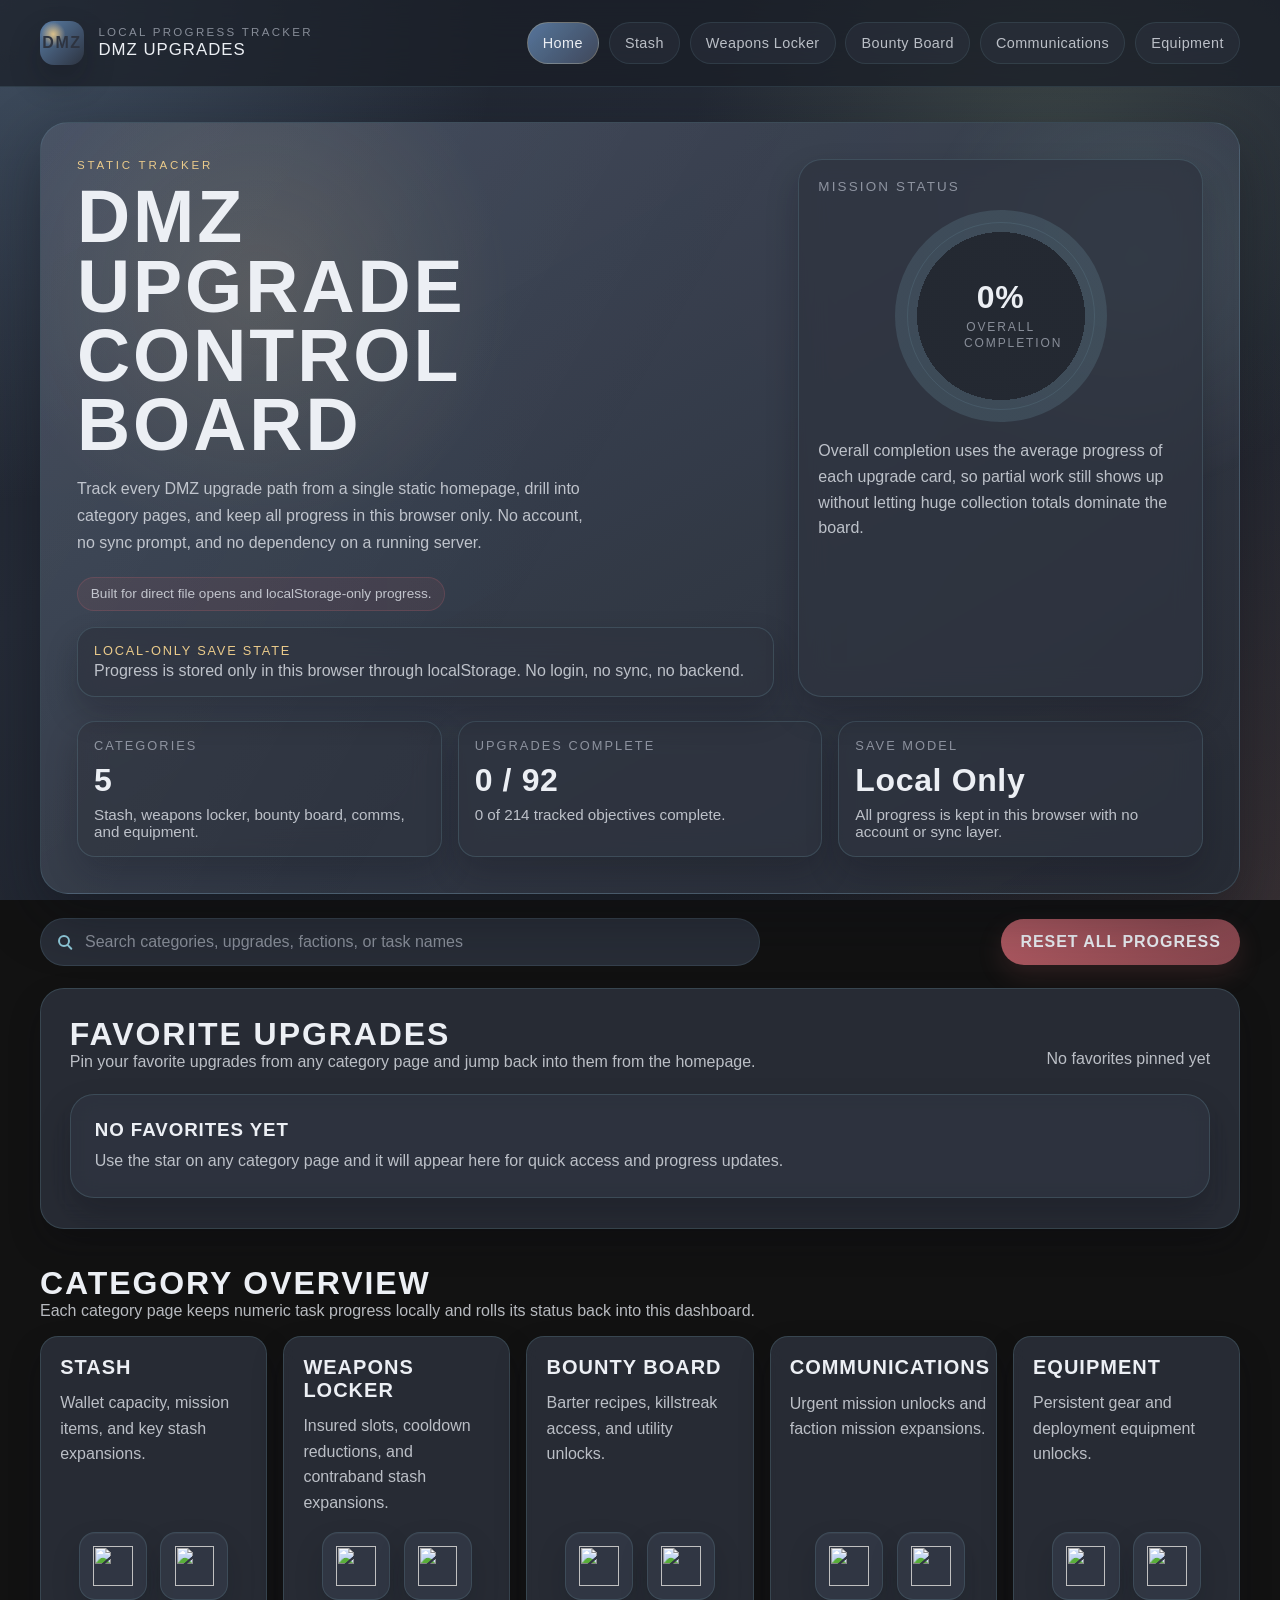
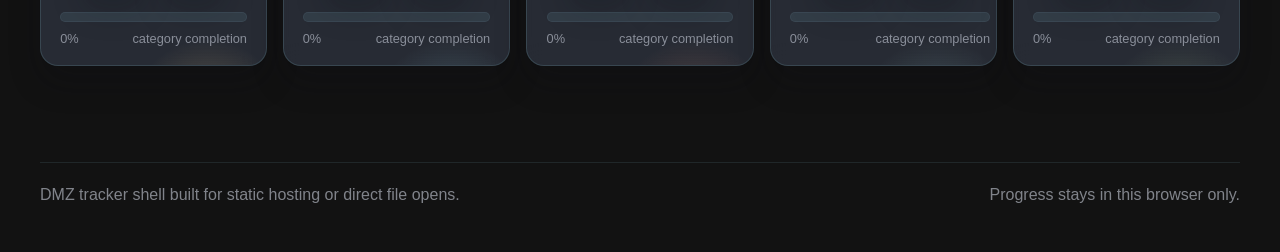
==== index.html @ 0e1628d3 "Add category pages for Bounty Board, Communications, Equipment, Stash, and Weapons Locker - Created " ====
<!doctype html>
<html lang="en">
  <head>
    <meta charset="utf-8">
    <meta name="viewport" content="width=device-width, initial-scale=1">
    <title>DMZ Upgrades Tracker</title>
    <meta name="description" content="Static DMZ upgrades tracker with local-only progress saved in localStorage.">
    <link rel="stylesheet" href="./assets/styles.css">
    <script src="./assets/data/dmz-upgrades.js" defer></script>
    <script src="./assets/js/storage.js" defer></script>
    <script src="./assets/js/shared.js" defer></script>
    <script src="./assets/js/home.js" defer></script>
  </head>
  <body data-page="home">
    <div class="site-shell">
      <header class="site-header">
        <div class="shell-inner site-header__bar">
          <a class="brand" href="./index.html">
            <div class="brand__mark">DMZ</div>
            <div>
              <p class="brand__eyebrow">Local progress tracker</p>
              <p class="brand__title">DMZ Upgrades</p>
            </div>
          </a>
          <nav class="site-nav" aria-label="Primary">
            <a class="site-nav__link is-active" href="./index.html">Home</a>
            <a class="site-nav__link" href="./stash.html">Stash</a>
            <a class="site-nav__link" href="./weapons-locker.html">Weapons Locker</a>
            <a class="site-nav__link" href="./bounty-board.html">Bounty Board</a>
            <a class="site-nav__link" href="./communications.html">Communications</a>
            <a class="site-nav__link" href="./equipment.html">Equipment</a>
          </nav>
        </div>
      </header>

      <main class="page">
        <div class="shell-inner">
          <section class="hero">
            <div class="hero__grid">
              <div>
                <p class="eyebrow">Static tracker</p>
                <h1 class="hero__title">DMZ Upgrade Control Board</h1>
                <p class="hero__copy">Track every DMZ upgrade path from a single static homepage, drill into category pages, and keep all progress in this browser only. No account, no sync prompt, and no dependency on a running server.</p>
                <div class="hero__note">Built for direct file opens and localStorage-only progress.</div>
                <div id="storageNotice"></div>
              </div>
              <aside class="hero__panel">
                <p class="hero__panel-title">Mission status</p>
                <div id="overallMeter" class="meter"></div>
                <p class="hero__panel-copy">Overall completion uses the average progress of each upgrade card, so partial work still shows up without letting huge collection totals dominate the board.</p>
              </aside>
            </div>
            <div id="metricGrid" class="metric-grid"></div>
          </section>

          <div class="toolbar">
            <div class="toolbar__group">
              <label class="search-field" for="homeSearch">
                <span class="search-field__icon" aria-hidden="true"></span>
                <span class="visually-hidden">Search upgrades</span>
                <input id="homeSearch" type="search" placeholder="Search categories, upgrades, factions, or task names">
              </label>
            </div>
            <div class="toolbar__group">
              <button id="resetProgress" class="button button--danger" type="button">Reset all progress</button>
            </div>
          </div>

          <section class="panel favorites-panel">
            <div class="panel__header">
              <div>
                <h2 class="section-heading__title">Favorite upgrades</h2>
                <p class="section-heading__copy">Pin your favorite upgrades from any category page and jump back into them from the homepage.</p>
              </div>
              <p id="favoritesMeta" class="panel__copy"></p>
            </div>
            <div id="favoritesGrid" class="match-grid"></div>
          </section>

          <section>
            <div class="section-heading">
              <div>
                <h2 class="section-heading__title">Category overview</h2>
                <p class="section-heading__copy">Each category page keeps numeric task progress locally and rolls its status back into this dashboard.</p>
              </div>
            </div>
            <div id="categoryGrid" class="category-grid"></div>
          </section>

          <section id="searchResultsSection" class="panel" hidden>
            <div class="panel__header">
              <div>
                <h2 class="section-heading__title">Search results</h2>
                <p class="section-heading__copy">Jump directly to the matching upgrade card.</p>
              </div>
              <p id="searchResultsMeta" class="panel__copy"></p>
            </div>
            <div id="searchResults" class="match-grid"></div>
          </section>

          <noscript class="no-script">This tracker needs JavaScript to render the data and save your local progress.</noscript>
        </div>
      </main>

      <footer class="footer">
        <div class="shell-inner footer__inner">
          <div>DMZ tracker shell built for static hosting or direct file opens.</div>
          <div>Progress stays in this browser only.</div>
        </div>
      </footer>
    </div>
  </body>
</html>
---- assets/styles.css ----
:root {
  --nord0: #2e3440;
  --nord1: #3b4252;
  --nord2: #434c5e;
  --nord3: #4c566a;
  --nord4: #d8dee9;
  --nord5: #e5e9f0;
  --nord6: #eceff4;
  --nord7: #8fbcbb;
  --nord8: #88c0d0;
  --nord9: #81a1c1;
  --nord10: #5e81ac;
  --nord11: #bf616a;
  --nord12: #d08770;
  --nord13: #ebcb8b;
  --nord14: #a3be8c;
  --nord15: #b48ead;
  --panel: rgba(46, 52, 64, 0.76);
  --panel-strong: rgba(41, 46, 56, 0.9);
  --panel-outline: rgba(136, 192, 208, 0.18);
  --text-main: var(--nord6);
  --text-soft: rgba(229, 233, 240, 0.78);
  --text-muted: rgba(216, 222, 233, 0.56);
  --success: var(--nord14);
  --warning: var(--nord13);
  --danger: var(--nord11);
  --shadow-lg: 0 20px 60px rgba(11, 14, 21, 0.42);
  --shadow-md: 0 16px 32px rgba(11, 14, 21, 0.24);
  --radius-lg: 24px;
  --radius-md: 18px;
  --radius-sm: 12px;
  --header-height: 86px;
}

* {
  box-sizing: border-box;
}

html {
  color-scheme: dark;
  scroll-behavior: smooth;
}

body {
  margin: 0;
  min-height: 100vh;
  color: var(--text-main);
  font-family: Bahnschrift, "Segoe UI Variable", "Segoe UI", sans-serif;
  background:
    radial-gradient(circle at top left, rgba(129, 161, 193, 0.34), transparent 32%),
    radial-gradient(circle at 82% 18%, rgba(163, 190, 140, 0.18), transparent 28%),
    radial-gradient(circle at bottom right, rgba(208, 135, 112, 0.14), transparent 36%),
    linear-gradient(155deg, #1f2530 0%, #252b37 42%, #1c2028 100%);
  background-attachment: fixed;
}

body::before {
  content: "";
  position: fixed;
  inset: 0;
  pointer-events: none;
  background:
    linear-gradient(rgba(255, 255, 255, 0.025) 1px, transparent 1px),
    linear-gradient(90deg, rgba(255, 255, 255, 0.025) 1px, transparent 1px);
  background-size: 30px 30px;
  mask-image: radial-gradient(circle at center, black 42%, transparent 92%);
  opacity: 0.24;
}

a {
  color: inherit;
  text-decoration: none;
}

button,
input {
  font: inherit;
}

button {
  cursor: pointer;
}

img {
  max-width: 100%;
}

.site-shell {
  position: relative;
  z-index: 1;
}

.shell-inner {
  width: min(1200px, calc(100vw - 2rem));
  margin: 0 auto;
}

.site-header {
  position: sticky;
  top: 0;
  z-index: 40;
  backdrop-filter: blur(18px);
  background: rgba(25, 30, 38, 0.72);
  border-bottom: 1px solid rgba(136, 192, 208, 0.14);
}

.site-header__bar {
  min-height: var(--header-height);
  display: flex;
  align-items: center;
  justify-content: space-between;
  gap: 1rem;
}

.brand {
  display: flex;
  align-items: center;
  gap: 0.9rem;
}

.brand__mark {
  width: 44px;
  height: 44px;
  border-radius: 14px;
  background:
    radial-gradient(circle at 30% 30%, rgba(235, 203, 139, 0.9), transparent 28%),
    linear-gradient(135deg, rgba(94, 129, 172, 0.95), rgba(46, 52, 64, 0.96));
  display: grid;
  place-items: center;
  color: var(--nord0);
  font-weight: 700;
  letter-spacing: 0.1em;
  box-shadow: var(--shadow-md);
}

.brand__eyebrow {
  margin: 0;
  font-size: 0.72rem;
  letter-spacing: 0.2em;
  text-transform: uppercase;
  color: var(--text-muted);
}

.brand__title {
  margin: 0.1rem 0 0;
  font-size: 1.05rem;
  letter-spacing: 0.06em;
  text-transform: uppercase;
}

.site-nav {
  display: flex;
  flex-wrap: wrap;
  justify-content: flex-end;
  gap: 0.6rem;
}

.site-nav__link {
  padding: 0.75rem 0.95rem;
  border-radius: 999px;
  border: 1px solid rgba(136, 192, 208, 0.12);
  color: var(--text-soft);
  font-size: 0.9rem;
  letter-spacing: 0.03em;
  background: rgba(59, 66, 82, 0.26);
  transition: transform 0.2s ease, border-color 0.2s ease, background 0.2s ease;
}

.site-nav__link:hover,
.site-nav__link:focus-visible {
  transform: translateY(-1px);
  border-color: rgba(143, 188, 187, 0.42);
  background: rgba(67, 76, 94, 0.72);
  outline: none;
}

.site-nav__link.is-active {
  background: linear-gradient(135deg, rgba(94, 129, 172, 0.88), rgba(67, 76, 94, 0.94));
  color: var(--nord6);
  border-color: rgba(235, 203, 139, 0.26);
}

.page {
  padding: 2.2rem 0 4rem;
}

.hero {
  position: relative;
  overflow: hidden;
  padding: 2.25rem;
  border-radius: calc(var(--radius-lg) + 4px);
  background:
    linear-gradient(150deg, rgba(67, 76, 94, 0.9), rgba(37, 42, 52, 0.92)),
    linear-gradient(90deg, rgba(136, 192, 208, 0.18), rgba(235, 203, 139, 0.08));
  border: 1px solid rgba(136, 192, 208, 0.18);
  box-shadow: var(--shadow-lg);
  animation: rise-in 0.65s ease both;
}

.hero::after {
  content: "";
  position: absolute;
  inset: 0;
  background:
    radial-gradient(circle at 18% 22%, rgba(235, 203, 139, 0.14), transparent 22%),
    radial-gradient(circle at 92% 18%, rgba(143, 188, 187, 0.16), transparent 18%),
    linear-gradient(120deg, rgba(255, 255, 255, 0.04), transparent 48%);
  pointer-events: none;
}

.hero__grid {
  position: relative;
  z-index: 1;
  display: grid;
  grid-template-columns: minmax(0, 1.55fr) minmax(280px, 0.9fr);
  gap: 1.5rem;
}

.eyebrow {
  margin: 0;
  color: var(--nord13);
  text-transform: uppercase;
  letter-spacing: 0.24em;
  font-size: 0.72rem;
}

.hero__title {
  margin: 0.7rem 0 0;
  max-width: 13ch;
  font-size: clamp(2.4rem, 6vw, 4.6rem);
  line-height: 0.94;
  letter-spacing: 0.04em;
  text-transform: uppercase;
}

.hero__copy {
  max-width: 58ch;
  margin: 1rem 0 0;
  color: var(--text-soft);
  font-size: 1rem;
  line-height: 1.7;
}

.hero__note {
  display: inline-flex;
  margin-top: 1.25rem;
  padding: 0.55rem 0.8rem;
  border-radius: 999px;
  background: rgba(191, 97, 106, 0.1);
  border: 1px solid rgba(191, 97, 106, 0.22);
  font-size: 0.85rem;
  color: var(--text-soft);
}

.hero__panel,
.panel,
.metric-card,
.category-card,
.group-card,
.match-card,
.storage-banner,
.empty-state {
  background: var(--panel);
  border: 1px solid var(--panel-outline);
  box-shadow: var(--shadow-md);
  backdrop-filter: blur(14px);
}

.hero__panel {
  padding: 1.2rem;
  border-radius: var(--radius-lg);
  display: grid;
  gap: 1rem;
  align-content: start;
}

.hero__panel-title,
.panel__title,
.group-card__title {
  margin: 0;
  font-size: 0.84rem;
  letter-spacing: 0.16em;
  text-transform: uppercase;
  color: var(--text-muted);
}

.hero__panel-copy,
.panel__copy {
  margin: 0;
  line-height: 1.6;
  color: var(--text-soft);
}

.meter {
  --progress: 0%;
  position: relative;
  width: min(100%, 212px);
  aspect-ratio: 1;
  margin: 0 auto;
  border-radius: 50%;
  display: grid;
  place-items: center;
  background:
    radial-gradient(circle at center, rgba(36, 41, 50, 0.98) 0 56%, transparent 56% 100%),
    conic-gradient(var(--nord13) var(--progress), rgba(136, 192, 208, 0.16) 0);
}

.meter::before {
  content: "";
  position: absolute;
  inset: 12px;
  border-radius: 50%;
  border: 1px solid rgba(136, 192, 208, 0.12);
}

.meter__content {
  position: relative;
  z-index: 1;
  width: min(72%, 150px);
  display: grid;
  justify-items: center;
  gap: 0.35rem;
  text-align: center;
}

.meter__value {
  font-size: 2rem;
  font-weight: 700;
  line-height: 1;
  letter-spacing: 0.02em;
}

.meter__label {
  display: block;
  max-width: 11ch;
  color: var(--text-muted);
  font-size: 0.75rem;
  line-height: 1.35;
  letter-spacing: 0.16em;
  text-transform: uppercase;
}

.metric-grid {
  display: grid;
  grid-template-columns: repeat(3, minmax(0, 1fr));
  gap: 1rem;
  margin-top: 1.5rem;
}

.metric-card {
  padding: 1rem;
  border-radius: var(--radius-md);
  animation: rise-in 0.6s ease both;
}

.metric-card:nth-child(2) {
  animation-delay: 0.06s;
}

.metric-card:nth-child(3) {
  animation-delay: 0.12s;
}

.metric-card__label {
  display: block;
  margin-bottom: 0.6rem;
  color: var(--text-muted);
  font-size: 0.8rem;
  text-transform: uppercase;
  letter-spacing: 0.16em;
}

.metric-card__value {
  font-size: clamp(1.5rem, 3vw, 2rem);
  font-weight: 700;
  letter-spacing: 0.02em;
}

.metric-card__detail {
  margin-top: 0.4rem;
  color: var(--text-soft);
  font-size: 0.95rem;
}

.toolbar {
  display: flex;
  flex-wrap: wrap;
  align-items: center;
  justify-content: space-between;
  gap: 1rem;
  margin-top: 1.5rem;
}

body[data-page="home"] .toolbar {
  margin-bottom: 1.35rem;
}

.toolbar__group {
  display: flex;
  flex-wrap: wrap;
  gap: 0.8rem;
  align-items: center;
}

body[data-page="category"] .toolbar {
  gap: 1.25rem 1.5rem;
  margin-top: 2rem;
  margin-bottom: 1rem;
  padding-inline: 0.15rem;
}

body[data-page="category"] .toolbar__group {
  gap: 1rem;
}

body[data-page="home"] .toolbar__group:first-child,
body[data-page="category"] .toolbar__group:first-child {
  flex: 1 1 auto;
  min-width: 420px;
}

body[data-page="home"] .search-field,
body[data-page="category"] .search-field {
  flex: 1 1 auto;
  width: 100%;
  max-width: 720px;
  min-width: 0;
}

.search-field {
  display: flex;
  align-items: center;
  min-width: min(100%, 360px);
  gap: 0.75rem;
  padding: 0.9rem 1rem;
  border-radius: 999px;
  background: rgba(46, 52, 64, 0.82);
  border: 1px solid rgba(136, 192, 208, 0.14);
}

.search-field__icon {
  position: relative;
  flex: 0 0 1rem;
  width: 1rem;
  height: 1rem;
}

.search-field__icon::before,
.search-field__icon::after {
  content: "";
  position: absolute;
}

.search-field__icon::before {
  inset: 0.05rem 0.18rem 0.18rem 0.05rem;
  border: 2px solid var(--nord8);
  border-radius: 50%;
}

.search-field__icon::after {
  width: 0.45rem;
  height: 2px;
  right: 0;
  bottom: 0.1rem;
  border-radius: 999px;
  background: var(--nord8);
  transform: rotate(45deg);
  transform-origin: center;
}

.search-field input {
  width: 100%;
  border: 0;
  padding: 0;
  color: var(--text-main);
  background: transparent;
  outline: none;
}

.search-field input::placeholder {
  color: var(--text-muted);
}

.button {
  border: 0;
  border-radius: 999px;
  padding: 0.9rem 1.2rem;
  font-weight: 700;
  letter-spacing: 0.06em;
  text-transform: uppercase;
  transition: transform 0.18s ease, box-shadow 0.18s ease, background 0.18s ease;
}

.button:hover,
.button:focus-visible {
  transform: translateY(-1px);
  outline: none;
}

.button--primary {
  color: var(--nord0);
  background: linear-gradient(135deg, var(--nord13), #f0d899);
  box-shadow: 0 10px 26px rgba(235, 203, 139, 0.24);
}

.button--ghost {
  color: var(--text-main);
  background: rgba(67, 76, 94, 0.9);
  border: 1px solid rgba(136, 192, 208, 0.16);
}

.button--danger {
  color: var(--text-main);
  background: linear-gradient(135deg, rgba(191, 97, 106, 0.92), rgba(140, 73, 81, 0.94));
  box-shadow: 0 10px 26px rgba(191, 97, 106, 0.16);
}

.button--small {
  padding: 0.55rem 0.85rem;
  font-size: 0.76rem;
}

.storage-banner {
  margin-top: 1rem;
  padding: 0.95rem 1rem;
  border-radius: var(--radius-md);
  color: var(--text-soft);
}

.storage-banner.is-warning {
  border-color: rgba(191, 97, 106, 0.34);
  background: rgba(95, 52, 58, 0.65);
}

.storage-banner__title {
  display: block;
  margin-bottom: 0.25rem;
  font-size: 0.8rem;
  letter-spacing: 0.14em;
  text-transform: uppercase;
  color: var(--nord13);
}

.section-heading {
  display: flex;
  flex-wrap: wrap;
  align-items: end;
  justify-content: space-between;
  gap: 1rem;
  margin: 2.25rem 0 1rem;
}

.section-heading__title {
  margin: 0;
  font-size: clamp(1.4rem, 2.8vw, 2rem);
  text-transform: uppercase;
  letter-spacing: 0.06em;
}

.section-heading__copy {
  margin: 0;
  color: var(--text-soft);
}

.category-grid {
  display: grid;
  grid-template-columns: repeat(auto-fit, minmax(220px, 1fr));
  gap: 1rem;
}

.category-card,
.match-card,
.group-card,
.empty-state {
  position: relative;
  overflow: hidden;
  border-radius: var(--radius-lg);
}

.category-card {
  display: grid;
  grid-template-rows: minmax(9rem, 1fr) auto;
  gap: 1rem;
  padding: 1.2rem;
  min-height: 250px;
  align-content: start;
  border-radius: 18px;
  animation: rise-in 0.6s ease both;
}

.category-card:nth-child(2) {
  animation-delay: 0.05s;
}

.category-card:nth-child(3) {
  animation-delay: 0.1s;
}

.category-card:nth-child(4) {
  animation-delay: 0.15s;
}

.category-card:nth-child(5) {
  animation-delay: 0.2s;
}

.category-card::after {
  content: "";
  position: absolute;
  inset: auto -10% -40% 38%;
  height: 160px;
  background: radial-gradient(circle, color-mix(in srgb, var(--card-accent) 32%, transparent), transparent 68%);
  opacity: 0.9;
  pointer-events: none;
}

.category-card.is-muted {
  opacity: 0.5;
}

.category-card__badge {
  width: 58px;
  height: 58px;
  border-radius: 18px;
  display: grid;
  place-items: center;
  font-size: 1rem;
  font-weight: 700;
  letter-spacing: 0.1em;
  color: var(--nord0);
  background: linear-gradient(140deg, var(--card-accent), rgba(236, 239, 244, 0.92));
  box-shadow: 0 16px 36px rgba(0, 0, 0, 0.2);
}

.category-card__icons {
  display: flex;
  flex-wrap: wrap;
  justify-content: center;
  gap: 0.85rem;
  align-items: center;
  min-height: 4.25rem;
  width: 100%;
}

.category-card__icon {
  width: 4.25rem;
  height: 4.25rem;
  padding: 0.82rem;
  border-radius: 16px;
  background: rgba(59, 66, 82, 0.5);
  border: 1px solid rgba(136, 192, 208, 0.16);
  box-shadow: inset 0 1px 0 rgba(236, 239, 244, 0.04), 0 14px 28px rgba(11, 14, 21, 0.18);
}

.category-card__eyebrow,
.chip {
  display: inline-flex;
  align-items: center;
  gap: 0.45rem;
  width: fit-content;
  padding: 0.38rem 0.62rem;
  border-radius: 999px;
  font-size: 0.76rem;
  letter-spacing: 0.12em;
  text-transform: uppercase;
}

.category-card__eyebrow {
  color: var(--card-accent);
  background: rgba(59, 66, 82, 0.78);
}

.category-card__title,
.match-card__title,
.upgrade-card__title {
  margin: 0;
  line-height: 1.15;
  text-transform: uppercase;
  letter-spacing: 0.05em;
}

.category-card__title {
  font-size: 1.25rem;
}

.category-card__summary,
.match-card__copy,
.upgrade-card__meta,
.group-card__copy,
.task-row__subtitle,
.empty-state__copy {
  margin: 0;
  color: var(--text-soft);
  line-height: 1.6;
}

.category-card__summary {
  max-width: 23ch;
}

.category-card__copy {
  display: grid;
  gap: 0.7rem;
  align-content: start;
}

.category-card__footer {
  display: grid;
  grid-template-rows: auto auto;
  gap: 0.8rem;
  align-content: end;
  align-self: end;
}

.progress-track {
  position: relative;
  overflow: hidden;
  height: 10px;
  border-radius: 999px;
  background: rgba(136, 192, 208, 0.12);
  border: 1px solid rgba(136, 192, 208, 0.08);
}

.progress-track--small {
  height: 8px;
}

.progress-track__fill {
  height: 100%;
  width: 0;
  border-radius: inherit;
  background: linear-gradient(90deg, var(--nord7), var(--nord13));
}

.progress-track__text {
  display: flex;
  justify-content: space-between;
  gap: 0.75rem;
  margin-top: 0.55rem;
  font-size: 0.8rem;
  color: var(--text-muted);
}

.panel {
  padding: 1.2rem;
  border-radius: var(--radius-lg);
}

.panel__header {
  display: flex;
  flex-wrap: wrap;
  align-items: flex-end;
  justify-content: space-between;
  gap: 0.8rem;
  margin-bottom: 1rem;
}

.match-grid,
.group-stack {
  display: grid;
  gap: 1rem;
}

.favorites-panel {
  padding: 1.7rem 1.8rem 1.85rem;
}

.favorites-panel .panel__header {
  margin-bottom: 1.45rem;
}

.favorites-panel .match-grid {
  grid-template-columns: 1fr;
  gap: 1.4rem;
}

body[data-page="category"] .group-stack {
  gap: 1.2rem;
  margin-top: 0.35rem;
}

.match-grid {
  grid-template-columns: repeat(auto-fit, minmax(260px, 1fr));
}

.match-card,
.group-card {
  padding: 1rem;
}

.favorite-card {
  display: block;
  padding: 1.55rem 1.65rem;
}

.favorite-card__summary {
  display: flex;
  gap: 1rem;
  align-items: flex-start;
  justify-content: space-between;
  cursor: pointer;
  list-style: none;
}

.favorite-card__summary::marker,
.favorite-card__summary::-webkit-details-marker {
  display: none;
  content: "";
}

.favorite-card__summary-main {
  min-width: 0;
  flex: 1 1 auto;
  display: grid;
  gap: 0.6rem;
}

.favorite-card__summary-copy {
  margin: 0;
  color: var(--text-soft);
  line-height: 1.6;
}

.favorite-card__summary-progress {
  display: grid;
  gap: 0.35rem;
}

.favorite-card__summary-progress .progress-track__text {
  font-size: 0.74rem;
  letter-spacing: 0.08em;
  text-transform: uppercase;
}

.favorite-card__intro {
  display: grid;
  gap: 0.7rem;
}

.favorite-card__header {
  display: flex;
  flex-wrap: wrap;
  align-items: start;
  justify-content: space-between;
  gap: 1.2rem;
}

.favorite-card__details {
  display: grid;
  gap: 1rem;
  margin-top: 1rem;
  padding-top: 1rem;
  border-top: 1px solid rgba(136, 192, 208, 0.1);
}

.favorite-toggle {
  border: 0;
  width: 2.8rem;
  height: 2.8rem;
  border-radius: 999px;
  padding: 0;
  display: grid;
  place-items: center;
  color: var(--text-soft);
  background: transparent;
  box-shadow: none;
  transition: transform 140ms ease, background-color 140ms ease, box-shadow 140ms ease;
}

.favorite-toggle__icon {
  display: block;
  font-size: 1.8rem;
  line-height: 1;
  color: rgba(216, 222, 233, 0.74);
  transition: color 140ms ease, text-shadow 140ms ease;
}

.favorite-toggle.is-active {
  background: transparent;
}

.favorite-toggle.is-active .favorite-toggle__icon {
  color: var(--nord13);
  text-shadow: 0 0 18px rgba(235, 203, 139, 0.16);
}

.favorite-toggle:hover .favorite-toggle__icon,
.favorite-toggle:focus-visible .favorite-toggle__icon {
  color: rgba(236, 239, 244, 0.96);
}

.favorite-toggle.is-active:hover .favorite-toggle__icon,
.favorite-toggle.is-active:focus-visible .favorite-toggle__icon {
  color: #f2d48a;
}

.favorite-toggle:hover,
.favorite-toggle:focus-visible {
  transform: translateY(-1px) scale(1.04);
  background: rgba(46, 52, 64, 0.22);
  box-shadow: 0 0 0 1px rgba(136, 192, 208, 0.14);
  outline: none;
}

.favorite-card__tasks {
  margin-top: 0;
  gap: 1.1rem;
}

.match-card__meta,
.upgrade-card__chips,
.summary-strip,
.task-row__header,
.task-controls {
  display: flex;
  flex-wrap: wrap;
  gap: 0.65rem;
  align-items: center;
}

.item-icon {
  display: inline-flex;
  flex: 0 0 auto;
  align-items: center;
  justify-content: center;
}

.item-icon img {
  display: block;
  width: 100%;
  height: 100%;
  object-fit: contain;
}

.chip {
  background: rgba(67, 76, 94, 0.82);
  color: var(--text-soft);
  border: 1px solid rgba(136, 192, 208, 0.12);
}

.chip--success {
  color: var(--success);
  border-color: rgba(163, 190, 140, 0.24);
}

.chip--accent {
  color: var(--nord13);
}

.chip--warning {
  color: var(--nord12);
}

.group-card {
  display: grid;
  gap: 1rem;
}

body[data-page="category"] .group-card {
  padding: 1.2rem;
}

.group-card__header {
  display: flex;
  flex-wrap: wrap;
  align-items: end;
  justify-content: space-between;
  gap: 1rem;
}

.upgrade-grid {
  display: grid;
  gap: 1rem;
}

.upgrade-card {
  position: relative;
  padding: 1rem 1.05rem;
  border-radius: var(--radius-md);
  background: rgba(31, 37, 48, 0.84);
  border: 1px solid rgba(136, 192, 208, 0.12);
}

.upgrade-card[open] {
  padding-bottom: 1.05rem;
}

.upgrade-card.is-complete {
  border-color: rgba(163, 190, 140, 0.38);
  box-shadow: 0 14px 30px rgba(163, 190, 140, 0.08);
}

.upgrade-card.is-highlighted {
  animation: pulse-ring 1.6s ease;
}

.upgrade-card__summary {
  display: flex;
  gap: 1rem;
  align-items: flex-start;
  justify-content: space-between;
  cursor: pointer;
  list-style: none;
}

.upgrade-card__summary::-webkit-details-marker {
  display: none;
}

.upgrade-card__summary-main {
  min-width: 0;
  flex: 1 1 auto;
  display: grid;
  gap: 0.6rem;
}

.upgrade-card__title-row {
  display: flex;
  flex-wrap: wrap;
  align-items: center;
  gap: 0.65rem;
}

.upgrade-card__summary-icon {
  width: 1.45rem;
  height: 1.45rem;
}

.upgrade-card__title {
  margin: 0;
  font-size: clamp(1rem, 1.8vw, 1.16rem);
  text-transform: uppercase;
  letter-spacing: 0.045em;
}

.upgrade-card__summary-progress {
  display: grid;
  gap: 0.35rem;
}

.upgrade-card__summary-progress .progress-track__text {
  font-size: 0.74rem;
  letter-spacing: 0.08em;
  text-transform: uppercase;
}

.upgrade-card__details {
  display: grid;
  gap: 1rem;
  margin-top: 1rem;
  padding-top: 1rem;
  border-top: 1px solid rgba(136, 192, 208, 0.1);
}

.upgrade-card__chips {
  gap: 0.5rem;
}

.upgrade-card__reward {
  display: grid;
  grid-template-columns: auto minmax(0, 1fr);
  gap: 0.85rem;
  align-items: start;
  padding: 0.95rem 1rem;
  border-radius: var(--radius-sm);
  background: rgba(59, 66, 82, 0.24);
  border: 1px solid rgba(136, 192, 208, 0.1);
}

.upgrade-card__reward-icon {
  width: 1.9rem;
  height: 1.9rem;
}

.upgrade-card__reward-copy {
  min-width: 0;
}

.upgrade-card__reward-label {
  margin: 0;
  font-size: 0.76rem;
  letter-spacing: 0.16em;
  text-transform: uppercase;
  color: var(--nord13);
}

.upgrade-card__reward-value {
  margin: 0.28rem 0 0;
  color: var(--text-soft);
  line-height: 1.5;
}

.upgrade-card__collapse {
  width: 2.5rem;
  height: 2.5rem;
  flex: 0 0 auto;
  border-radius: 999px;
  display: grid;
  place-items: center;
  background: transparent;
  color: var(--text-soft);
}

.upgrade-card__collapse:hover,
.upgrade-card__collapse:focus-visible {
  background: rgba(46, 52, 64, 0.3);
  outline: none;
}

.upgrade-card__collapse-icon {
  width: 0.6rem;
  height: 0.6rem;
  border-right: 2px solid currentColor;
  border-bottom: 2px solid currentColor;
  transform: translateY(0.02rem) rotate(-45deg);
  transition: transform 160ms ease;
}

.upgrade-card[open] .upgrade-card__collapse-icon {
  transform: translateY(-0.08rem) rotate(45deg);
}

.favorite-card[open] .upgrade-card__collapse-icon {
  transform: translateY(-0.08rem) rotate(45deg);
}

.task-list {
  list-style: none;
  margin: 1rem 0 0;
  padding: 0;
  display: grid;
  gap: 0.85rem;
}

.task-row {
  display: grid;
  gap: 0.95rem;
  padding: 1.05rem 1.1rem;
  border-radius: var(--radius-sm);
  background: rgba(59, 66, 82, 0.34);
  border: 1px solid rgba(136, 192, 208, 0.1);
}

.task-row.is-complete {
  border-color: rgba(163, 190, 140, 0.32);
  background: rgba(50, 64, 50, 0.26);
}

.task-row__main {
  display: grid;
  grid-template-columns: auto minmax(0, 1fr);
  gap: 0.8rem;
  align-items: start;
}

.task-row__icon {
  width: 1.55rem;
  height: 1.55rem;
}

.task-row__content {
  min-width: 0;
  display: grid;
  gap: 0.45rem;
}

.task-row__header {
  justify-content: space-between;
}

.task-row__title {
  font-weight: 700;
  letter-spacing: 0.02em;
}

.task-row__count {
  color: var(--text-muted);
  white-space: nowrap;
}

.task-controls {
  justify-content: flex-end;
}

.stepper {
  width: 38px;
  height: 38px;
  border-radius: 12px;
  border: 1px solid rgba(136, 192, 208, 0.14);
  color: var(--text-main);
  background: rgba(46, 52, 64, 0.88);
}

.task-input {
  width: 90px;
  padding: 0.68rem 0.5rem;
  border-radius: 12px;
  border: 1px solid rgba(136, 192, 208, 0.14);
  text-align: center;
  color: var(--text-main);
  background: rgba(31, 37, 48, 0.94);
}

.task-input:focus-visible,
.stepper:focus-visible {
  outline: 2px solid rgba(235, 203, 139, 0.42);
  outline-offset: 2px;
}

.summary-strip {
  justify-content: space-between;
  margin-top: 1rem;
}

.summary-strip__item {
  color: var(--text-soft);
}

.summary-strip__value {
  display: block;
  font-size: 1.2rem;
  font-weight: 700;
}

.footer {
  padding: 2rem 0 3rem;
  color: var(--text-muted);
}

.footer__inner {
  display: flex;
  flex-wrap: wrap;
  justify-content: space-between;
  gap: 1rem;
  padding-top: 1.4rem;
  border-top: 1px solid rgba(136, 192, 208, 0.12);
}

.no-script {
  display: block;
  margin-top: 1rem;
  padding: 1rem;
  border-radius: var(--radius-md);
  color: var(--text-main);
  background: rgba(191, 97, 106, 0.7);
}

.empty-state {
  padding: 1.5rem;
}

.empty-state__title {
  margin: 0 0 0.4rem;
  text-transform: uppercase;
  letter-spacing: 0.05em;
}

.visually-hidden {
  position: absolute;
  width: 1px;
  height: 1px;
  padding: 0;
  margin: -1px;
  overflow: hidden;
  clip: rect(0, 0, 0, 0);
  white-space: nowrap;
  border: 0;
}

@keyframes rise-in {
  from {
    opacity: 0;
    transform: translateY(14px);
  }

  to {
    opacity: 1;
    transform: translateY(0);
  }
}

@keyframes pulse-ring {
  0% {
    box-shadow: 0 0 0 0 rgba(235, 203, 139, 0.42);
  }

  100% {
    box-shadow: 0 0 0 18px rgba(235, 203, 139, 0);
  }
}

@media (max-width: 920px) {
  .site-header {
    position: static;
  }

  .site-header__bar,
  .site-nav,
  .hero__grid,
  .toolbar,
  .upgrade-card__top,
  .group-card__header,
  .footer__inner {
    display: grid;
  }

  .site-nav {
    justify-content: stretch;
    grid-template-columns: repeat(2, minmax(0, 1fr));
  }

  .metric-grid {
    grid-template-columns: 1fr;
  }

  .toolbar__group,
  .summary-strip {
    width: 100%;
    justify-content: flex-start;
  }

  .search-field {
    min-width: 100%;
  }

  .upgrade-card__progress {
    min-width: 0;
    text-align: left;
  }

  .upgrade-card__aside {
    justify-items: start;
  }
}

@media (max-width: 640px) {
  .shell-inner {
    width: min(100vw - 1rem, 1200px);
  }

  .page {
    padding-top: 1rem;
  }

  .hero,
  .panel,
  .category-card,
  .group-card,
  .match-card,
  .storage-banner,
  .empty-state {
    border-radius: 20px;
  }

  .hero,
  .panel {
    padding: 1.2rem;
  }

  .hero__title {
    max-width: none;
  }

  .site-nav {
    grid-template-columns: 1fr;
  }

  .task-controls {
    justify-content: stretch;
  }

  .stepper,
  .task-input,
  .button--small {
    flex: 1 1 0;
  }
}
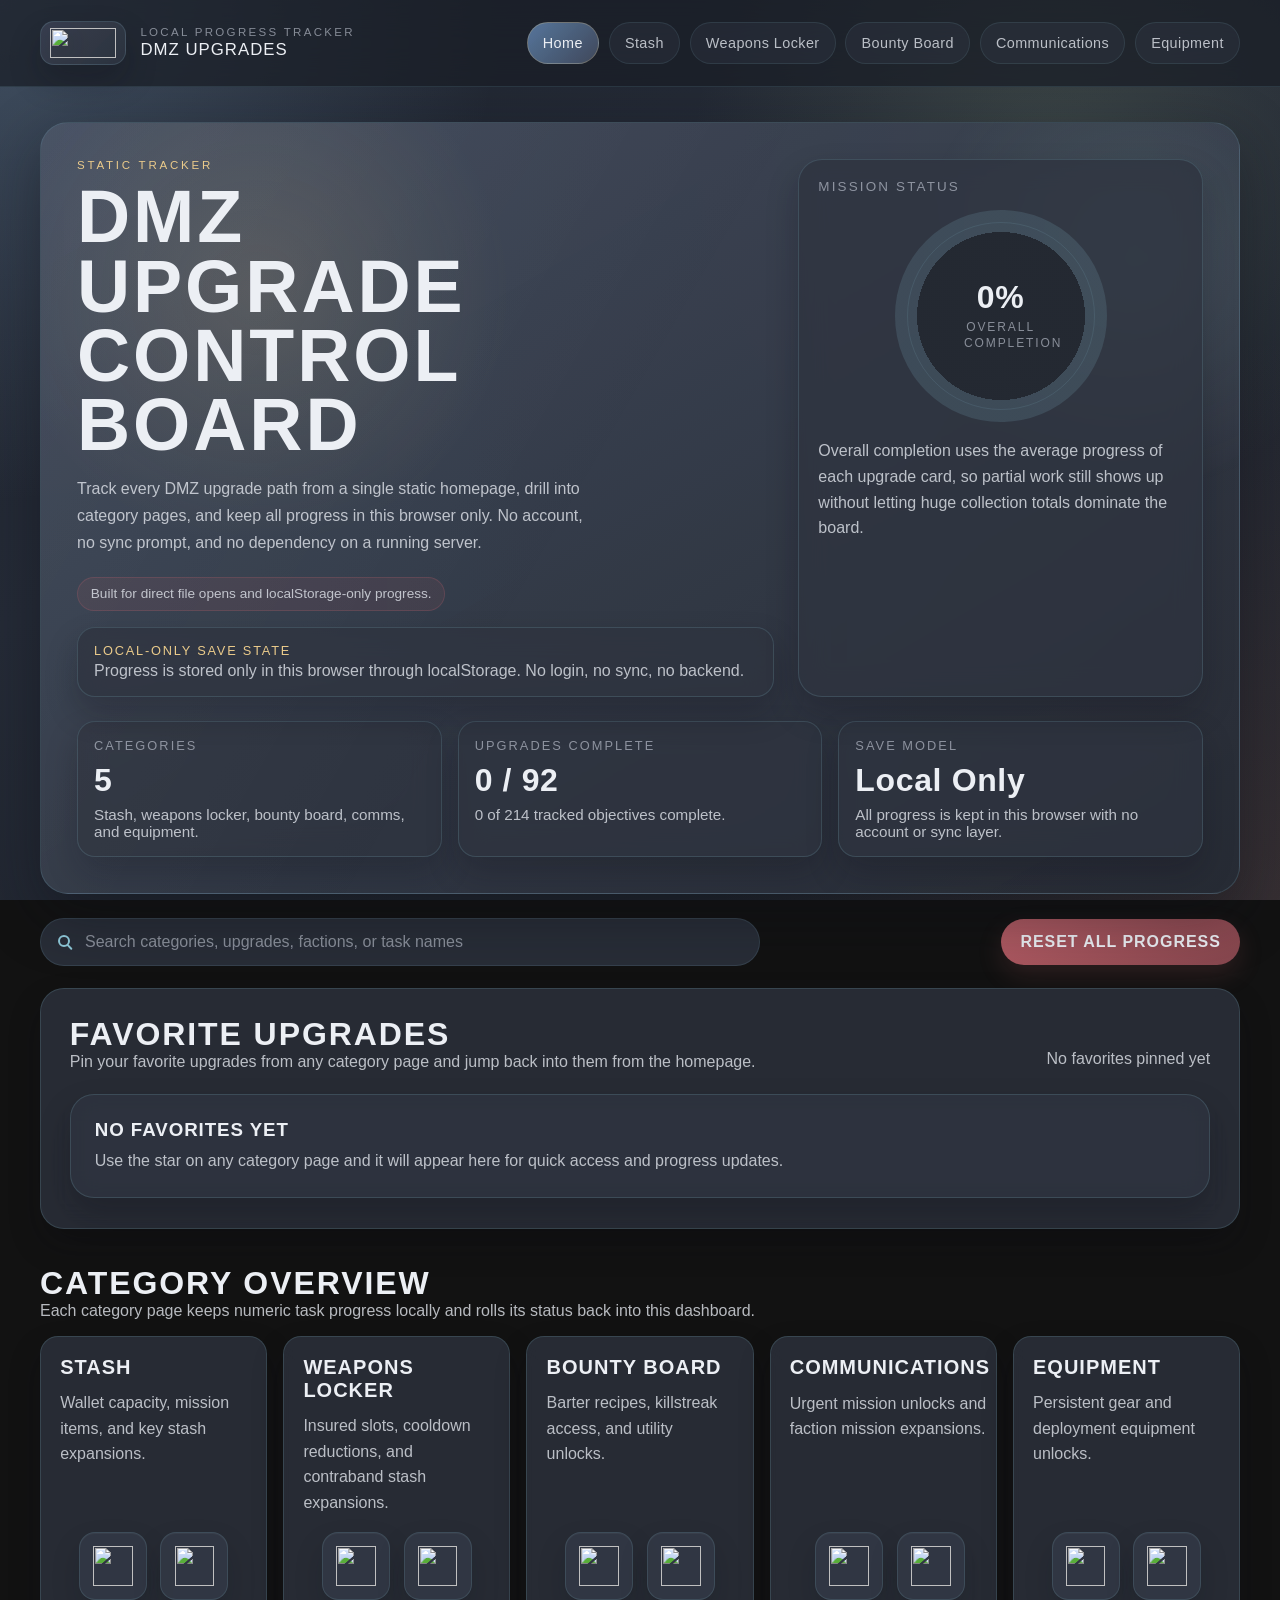
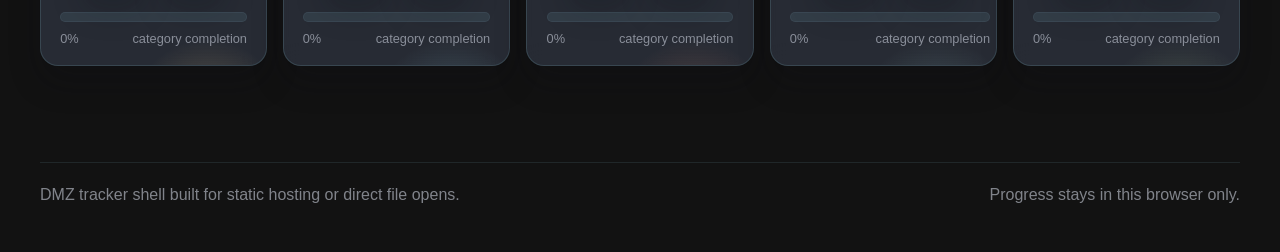
==== commit a38392c5: "Update brand logo across category pages and adjust styles" ====
--- a/index.html
+++ b/index.html
@@ -16,7 +16,7 @@
       <header class="site-header">
         <div class="shell-inner site-header__bar">
           <a class="brand" href="./index.html">
-            <div class="brand__mark">DMZ</div>
+            <div class="brand__mark"><img src="https://overgear.com/guides/wp-content/uploads/2023/06/dmz-logo.png" alt=""></div>
             <div>
               <p class="brand__eyebrow">Local progress tracker</p>
               <p class="brand__title">DMZ Upgrades</p>
--- a/assets/styles.css
+++ b/assets/styles.css
@@ -119,18 +119,26 @@
 }
 
 .brand__mark {
-  width: 44px;
+  width: 86px;
   height: 44px;
+  padding: 0.35rem 0.55rem;
   border-radius: 14px;
-  background:
-    radial-gradient(circle at 30% 30%, rgba(235, 203, 139, 0.9), transparent 28%),
-    linear-gradient(135deg, rgba(94, 129, 172, 0.95), rgba(46, 52, 64, 0.96));
-  display: grid;
-  place-items: center;
-  color: var(--nord0);
-  font-weight: 700;
-  letter-spacing: 0.1em;
+  background: linear-gradient(135deg, rgba(59, 66, 82, 0.92), rgba(46, 52, 64, 0.96));
+  border: 1px solid rgba(136, 192, 208, 0.16);
+  display: flex;
+  align-items: center;
+  justify-content: center;
+  overflow: hidden;
   box-shadow: var(--shadow-md);
+  flex-shrink: 0;
+}
+
+.brand__mark img {
+  display: block;
+  width: 100%;
+  height: 100%;
+  object-fit: contain;
+  filter: drop-shadow(0 6px 12px rgba(11, 14, 21, 0.28));
 }
 
 .brand__eyebrow {
@@ -1338,6 +1346,12 @@
     width: min(100vw - 1rem, 1200px);
   }
 
+  .brand__mark {
+    width: 78px;
+    height: 40px;
+    padding: 0.3rem 0.45rem;
+  }
+
   .page {
     padding-top: 1rem;
   }
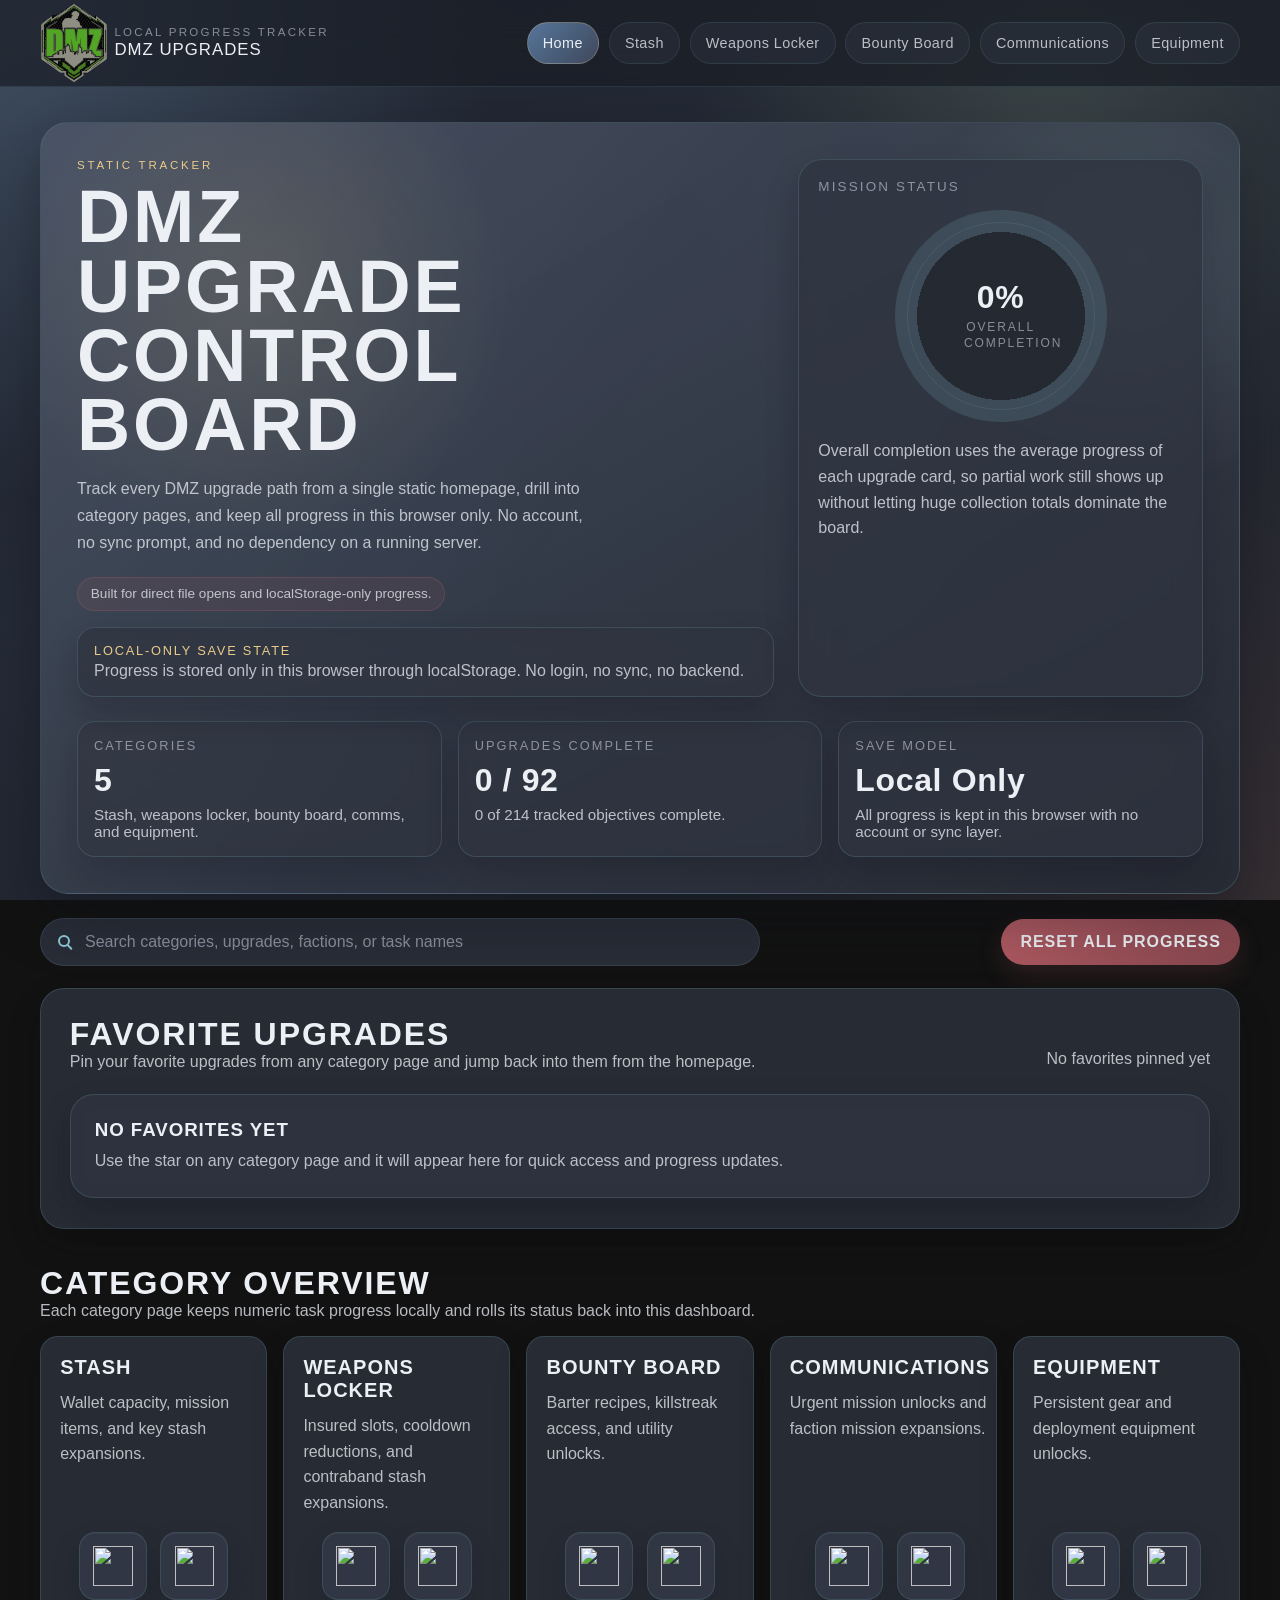
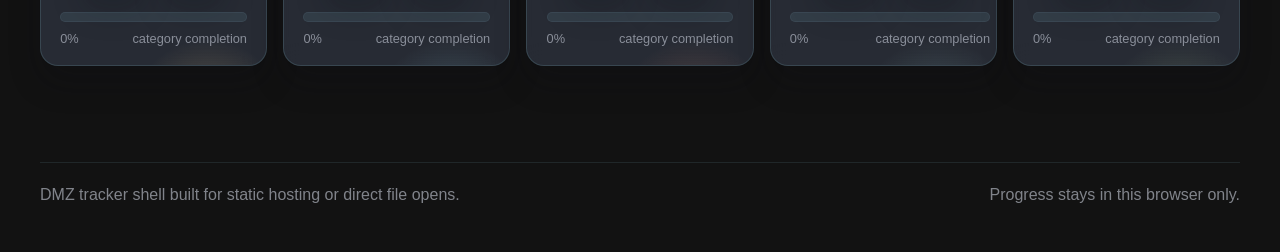
==== commit 298b70e6: "Refactor code structure for improved readability and maintainability" ====
--- a/index.html
+++ b/index.html
@@ -16,7 +16,7 @@
       <header class="site-header">
         <div class="shell-inner site-header__bar">
           <a class="brand" href="./index.html">
-            <div class="brand__mark"><img src="https://overgear.com/guides/wp-content/uploads/2023/06/dmz-logo.png" alt=""></div>
+            <div class="brand__mark"><img src="./assets/images/dmz-logo-cropped.png" alt=""></div>
             <div>
               <p class="brand__eyebrow">Local progress tracker</p>
               <p class="brand__title">DMZ Upgrades</p>
--- a/assets/styles.css
+++ b/assets/styles.css
@@ -115,21 +115,15 @@
 .brand {
   display: flex;
   align-items: center;
-  gap: 0.9rem;
+  gap: 0.4rem;
 }
 
 .brand__mark {
-  width: 86px;
-  height: 44px;
-  padding: 0.35rem 0.55rem;
-  border-radius: 14px;
-  background: linear-gradient(135deg, rgba(59, 66, 82, 0.92), rgba(46, 52, 64, 0.96));
-  border: 1px solid rgba(136, 192, 208, 0.16);
+  width: 68px;
+  height: 80px;
   display: flex;
   align-items: center;
   justify-content: center;
-  overflow: hidden;
-  box-shadow: var(--shadow-md);
   flex-shrink: 0;
 }
 
@@ -138,7 +132,6 @@
   width: 100%;
   height: 100%;
   object-fit: contain;
-  filter: drop-shadow(0 6px 12px rgba(11, 14, 21, 0.28));
 }
 
 .brand__eyebrow {
@@ -1347,9 +1340,8 @@
   }
 
   .brand__mark {
-    width: 78px;
-    height: 40px;
-    padding: 0.3rem 0.45rem;
+    width: 56px;
+    height: 66px;
   }
 
   .page {
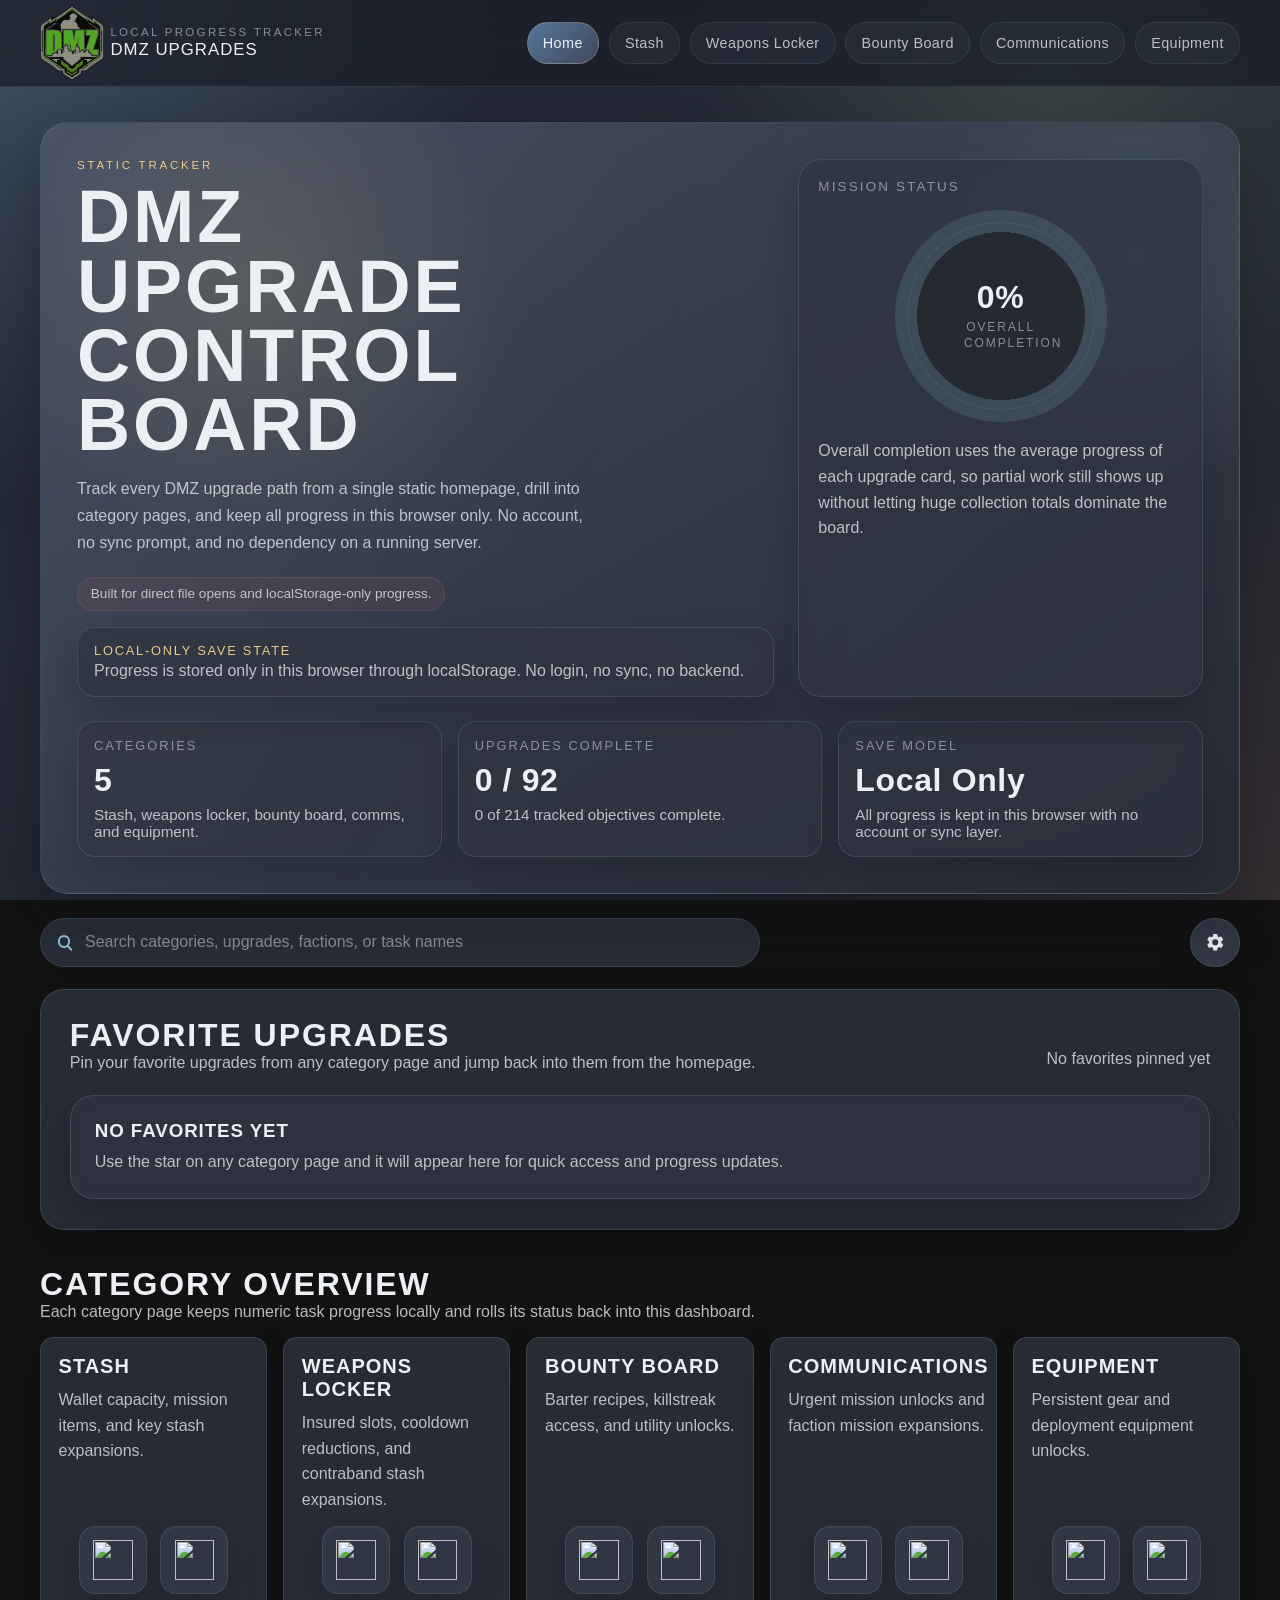
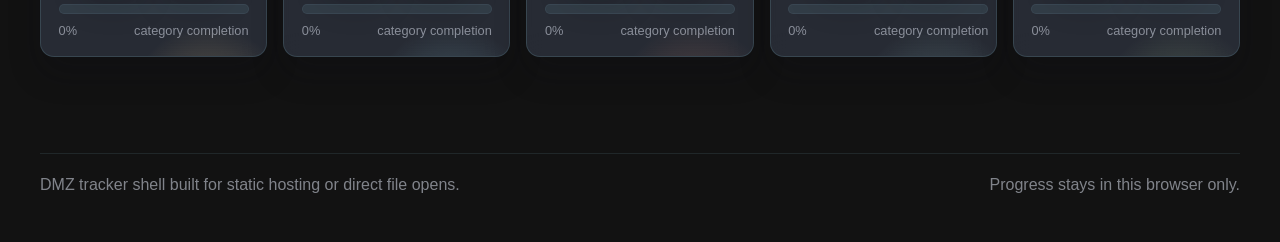
==== commit e33d9b9d: "Add progress settings modal with backup and restore" ====
--- a/index.html
+++ b/index.html
@@ -9,6 +9,7 @@
     <script src="./assets/data/dmz-upgrades.js" defer></script>
     <script src="./assets/js/storage.js" defer></script>
     <script src="./assets/js/shared.js" defer></script>
+    <script src="./assets/js/settings.js" defer></script>
     <script src="./assets/js/home.js" defer></script>
   </head>
   <body data-page="home">
@@ -62,7 +63,13 @@
               </label>
             </div>
             <div class="toolbar__group">
-              <button id="resetProgress" class="button button--danger" type="button">Reset all progress</button>
+              <button id="settingsButton" class="settings-trigger" type="button" aria-label="Open progress settings" aria-controls="settingsDialog" aria-haspopup="dialog">
+                <span class="settings-trigger__icon" aria-hidden="true">
+                  <svg viewBox="0 0 24 24" focusable="false">
+                    <path d="M19.14 12.94c.04-.31.06-.63.06-.94s-.02-.63-.06-.94l2.03-1.58a.48.48 0 0 0 .11-.61l-1.92-3.32a.49.49 0 0 0-.58-.22l-2.39.96a7.03 7.03 0 0 0-1.63-.94L14.4 2.8a.49.49 0 0 0-.48-.38h-3.84a.49.49 0 0 0-.48.38l-.36 2.55c-.58.23-1.13.54-1.63.94l-2.39-.96a.49.49 0 0 0-.58.22L2.72 8.87a.48.48 0 0 0 .11.61l2.03 1.58c-.04.31-.06.63-.06.94s.02.63.06.94l-2.03 1.58a.48.48 0 0 0-.11.61l1.92 3.32c.13.22.39.31.58.22l2.39-.96c.5.4 1.05.72 1.63.94l.36 2.55c.04.24.24.38.48.38h3.84c.24 0 .44-.14.48-.38l.36-2.55c.58-.23 1.13-.54 1.63-.94l2.39.96c.19.09.45 0 .58-.22l1.92-3.32a.48.48 0 0 0-.11-.61l-2.03-1.58ZM12 15.6A3.6 3.6 0 1 1 12 8.4a3.6 3.6 0 0 1 0 7.2Z"></path>
+                  </svg>
+                </span>
+              </button>
             </div>
           </div>
 
--- a/assets/styles.css
+++ b/assets/styles.css
@@ -119,8 +119,8 @@
 }
 
 .brand__mark {
-  width: 68px;
-  height: 80px;
+  width: 64px;
+  height: 75px;
   display: flex;
   align-items: center;
   justify-content: center;
@@ -521,6 +521,212 @@
   font-size: 0.76rem;
 }
 
+body.has-modal-open {
+  overflow: hidden;
+}
+
+.settings-trigger {
+  width: 3.1rem;
+  height: 3.1rem;
+  padding: 0;
+  border: 1px solid rgba(136, 192, 208, 0.16);
+  border-radius: 999px;
+  display: inline-flex;
+  align-items: center;
+  justify-content: center;
+  color: var(--text-main);
+  background: rgba(59, 66, 82, 0.78);
+  box-shadow: var(--shadow-md);
+  transition: transform 0.18s ease, border-color 0.18s ease, background 0.18s ease, box-shadow 0.18s ease;
+}
+
+.settings-trigger:hover,
+.settings-trigger:focus-visible {
+  transform: translateY(-1px) rotate(10deg);
+  border-color: rgba(143, 188, 187, 0.42);
+  background: rgba(67, 76, 94, 0.94);
+  box-shadow: 0 18px 32px rgba(11, 14, 21, 0.28);
+  outline: none;
+}
+
+.settings-trigger__icon {
+  width: 1.28rem;
+  height: 1.28rem;
+  display: block;
+}
+
+.settings-trigger__icon svg {
+  width: 100%;
+  height: 100%;
+  display: block;
+  fill: currentColor;
+}
+
+.settings-dialog {
+  width: min(580px, calc(100vw - 1.5rem));
+  padding: 0;
+  border: 0;
+  color: var(--text-main);
+  background: transparent;
+}
+
+.settings-dialog::backdrop {
+  background: rgba(15, 18, 24, 0.78);
+  backdrop-filter: blur(12px);
+}
+
+.settings-dialog__panel {
+  padding: 1.3rem;
+  border-radius: 22px;
+  border: 1px solid rgba(136, 192, 208, 0.18);
+  background:
+    radial-gradient(circle at top right, rgba(129, 161, 193, 0.18), transparent 34%),
+    linear-gradient(180deg, rgba(46, 52, 64, 0.98), rgba(41, 46, 56, 0.98));
+  box-shadow: var(--shadow-lg);
+  animation: rise-in 0.24s ease both;
+}
+
+.settings-dialog__header {
+  display: flex;
+  align-items: flex-start;
+  justify-content: space-between;
+  gap: 1rem;
+}
+
+.settings-dialog__eyebrow {
+  margin: 0;
+  color: var(--nord13);
+  font-size: 0.72rem;
+  letter-spacing: 0.22em;
+  text-transform: uppercase;
+}
+
+.settings-dialog__title {
+  margin: 0.2rem 0 0;
+  font-size: 1.1rem;
+  letter-spacing: 0.06em;
+  text-transform: uppercase;
+}
+
+.settings-dialog__close {
+  width: 2.75rem;
+  height: 2.75rem;
+  padding: 0;
+  border: 1px solid rgba(136, 192, 208, 0.14);
+  border-radius: 999px;
+  display: inline-flex;
+  align-items: center;
+  justify-content: center;
+  color: var(--text-main);
+  background: rgba(67, 76, 94, 0.72);
+  font-size: 1.6rem;
+  line-height: 1;
+  transition: transform 0.18s ease, border-color 0.18s ease, background 0.18s ease;
+}
+
+.settings-dialog__close:hover,
+.settings-dialog__close:focus-visible {
+  transform: translateY(-1px);
+  border-color: rgba(143, 188, 187, 0.34);
+  background: rgba(76, 86, 106, 0.9);
+  outline: none;
+}
+
+.settings-dialog__copy {
+  margin: 0.8rem 0 0;
+  color: var(--text-soft);
+  line-height: 1.6;
+}
+
+.settings-dialog__feedback {
+  margin: 1rem 0 0;
+  padding: 0.9rem 1rem;
+  border-radius: var(--radius-sm);
+  border: 1px solid rgba(136, 192, 208, 0.16);
+  background: rgba(59, 66, 82, 0.64);
+  color: var(--text-main);
+}
+
+.settings-dialog__feedback.is-success {
+  border-color: rgba(163, 190, 140, 0.36);
+  background: rgba(76, 94, 64, 0.58);
+}
+
+.settings-dialog__feedback.is-warning {
+  border-color: rgba(235, 203, 139, 0.34);
+  background: rgba(97, 83, 54, 0.52);
+}
+
+.settings-dialog__feedback.is-error {
+  border-color: rgba(191, 97, 106, 0.36);
+  background: rgba(95, 52, 58, 0.62);
+}
+
+.settings-dialog__grid {
+  display: grid;
+  gap: 0.95rem;
+  margin-top: 1rem;
+}
+
+.settings-dialog__card {
+  padding: 1rem;
+  border-radius: 18px;
+  border: 1px solid rgba(136, 192, 208, 0.14);
+  background: rgba(59, 66, 82, 0.42);
+}
+
+.settings-dialog__card--danger {
+  border-color: rgba(191, 97, 106, 0.2);
+  background: linear-gradient(180deg, rgba(76, 53, 60, 0.34), rgba(59, 66, 82, 0.42));
+}
+
+.settings-dialog__card-title {
+  margin: 0;
+  font-size: 0.86rem;
+  letter-spacing: 0.12em;
+  text-transform: uppercase;
+}
+
+.settings-dialog__card-copy,
+.settings-dialog__confirm-copy {
+  margin: 0.6rem 0 0;
+  color: var(--text-soft);
+  line-height: 1.6;
+}
+
+.settings-dialog__action-row {
+  display: flex;
+  flex-wrap: wrap;
+  align-items: center;
+  gap: 0.75rem;
+  margin-top: 0.9rem;
+}
+
+.settings-dialog__action-row--stack {
+  align-items: flex-start;
+}
+
+.settings-dialog__meta {
+  color: var(--text-muted);
+  font-size: 0.92rem;
+}
+
+.settings-dialog__confirm {
+  margin-top: 0.95rem;
+  padding-top: 0.95rem;
+  border-top: 1px solid rgba(136, 192, 208, 0.14);
+}
+
+.settings-dialog__confirm--danger {
+  border-top-color: rgba(191, 97, 106, 0.22);
+}
+
+.settings-dialog .button {
+  display: inline-flex;
+  align-items: center;
+  justify-content: center;
+}
+
 .storage-banner {
   margin-top: 1rem;
   padding: 0.95rem 1rem;
@@ -580,13 +786,14 @@
 
 .category-card {
   display: grid;
-  grid-template-rows: minmax(9rem, 1fr) auto;
-  gap: 1rem;
-  padding: 1.2rem;
-  min-height: 250px;
+  grid-template-rows: minmax(7.75rem, 1fr) auto;
+  gap: 0.85rem;
+  padding: 1.1rem;
+  min-height: 228px;
   align-content: start;
-  border-radius: 18px;
+  border-radius: 14px;
   animation: rise-in 0.6s ease both;
+  transition: transform 0.22s ease, border-color 0.22s ease, box-shadow 0.22s ease, background 0.22s ease;
 }
 
 .category-card:nth-child(2) {
@@ -613,6 +820,22 @@
   background: radial-gradient(circle, color-mix(in srgb, var(--card-accent) 32%, transparent), transparent 68%);
   opacity: 0.9;
   pointer-events: none;
+  transition: opacity 0.22s ease, transform 0.22s ease;
+}
+
+.category-card:hover,
+.category-card:focus-visible {
+  transform: translateY(-4px);
+  border-color: color-mix(in srgb, var(--card-accent) 42%, rgba(136, 192, 208, 0.18));
+  box-shadow: 0 22px 42px rgba(11, 14, 21, 0.34);
+  background: color-mix(in srgb, var(--panel) 88%, var(--card-accent) 12%);
+  outline: none;
+}
+
+.category-card:hover::after,
+.category-card:focus-visible::after {
+  opacity: 1;
+  transform: scale(1.08);
 }
 
 .category-card.is-muted {
@@ -651,6 +874,14 @@
   background: rgba(59, 66, 82, 0.5);
   border: 1px solid rgba(136, 192, 208, 0.16);
   box-shadow: inset 0 1px 0 rgba(236, 239, 244, 0.04), 0 14px 28px rgba(11, 14, 21, 0.18);
+  transition: transform 0.22s ease, border-color 0.22s ease, background 0.22s ease;
+}
+
+.category-card:hover .category-card__icon,
+.category-card:focus-visible .category-card__icon {
+  transform: translateY(-2px);
+  border-color: color-mix(in srgb, var(--card-accent) 36%, rgba(136, 192, 208, 0.16));
+  background: color-mix(in srgb, rgba(59, 66, 82, 0.5) 80%, var(--card-accent) 20%);
 }
 
 .category-card__eyebrow,
@@ -696,19 +927,19 @@
 }
 
 .category-card__summary {
-  max-width: 23ch;
+  max-width: 28ch;
 }
 
 .category-card__copy {
   display: grid;
-  gap: 0.7rem;
+  gap: 0.55rem;
   align-content: start;
 }
 
 .category-card__footer {
   display: grid;
   grid-template-rows: auto auto;
-  gap: 0.8rem;
+  gap: 0.65rem;
   align-content: end;
   align-self: end;
 }
@@ -1339,9 +1570,31 @@
     width: min(100vw - 1rem, 1200px);
   }
 
+  .settings-trigger {
+    width: 3rem;
+    height: 3rem;
+  }
+
+  .settings-dialog {
+    width: min(100vw - 1rem, 580px);
+  }
+
+  .settings-dialog__panel {
+    padding: 1rem;
+    border-radius: 20px;
+  }
+
+  .settings-dialog__action-row {
+    align-items: stretch;
+  }
+
+  .settings-dialog .button {
+    width: 100%;
+  }
+
   .brand__mark {
-    width: 56px;
-    height: 66px;
+    width: 52px;
+    height: 61px;
   }
 
   .page {
@@ -1358,6 +1611,10 @@
     border-radius: 20px;
   }
 
+  .category-card {
+    border-radius: 16px;
+  }
+
   .hero,
   .panel {
     padding: 1.2rem;
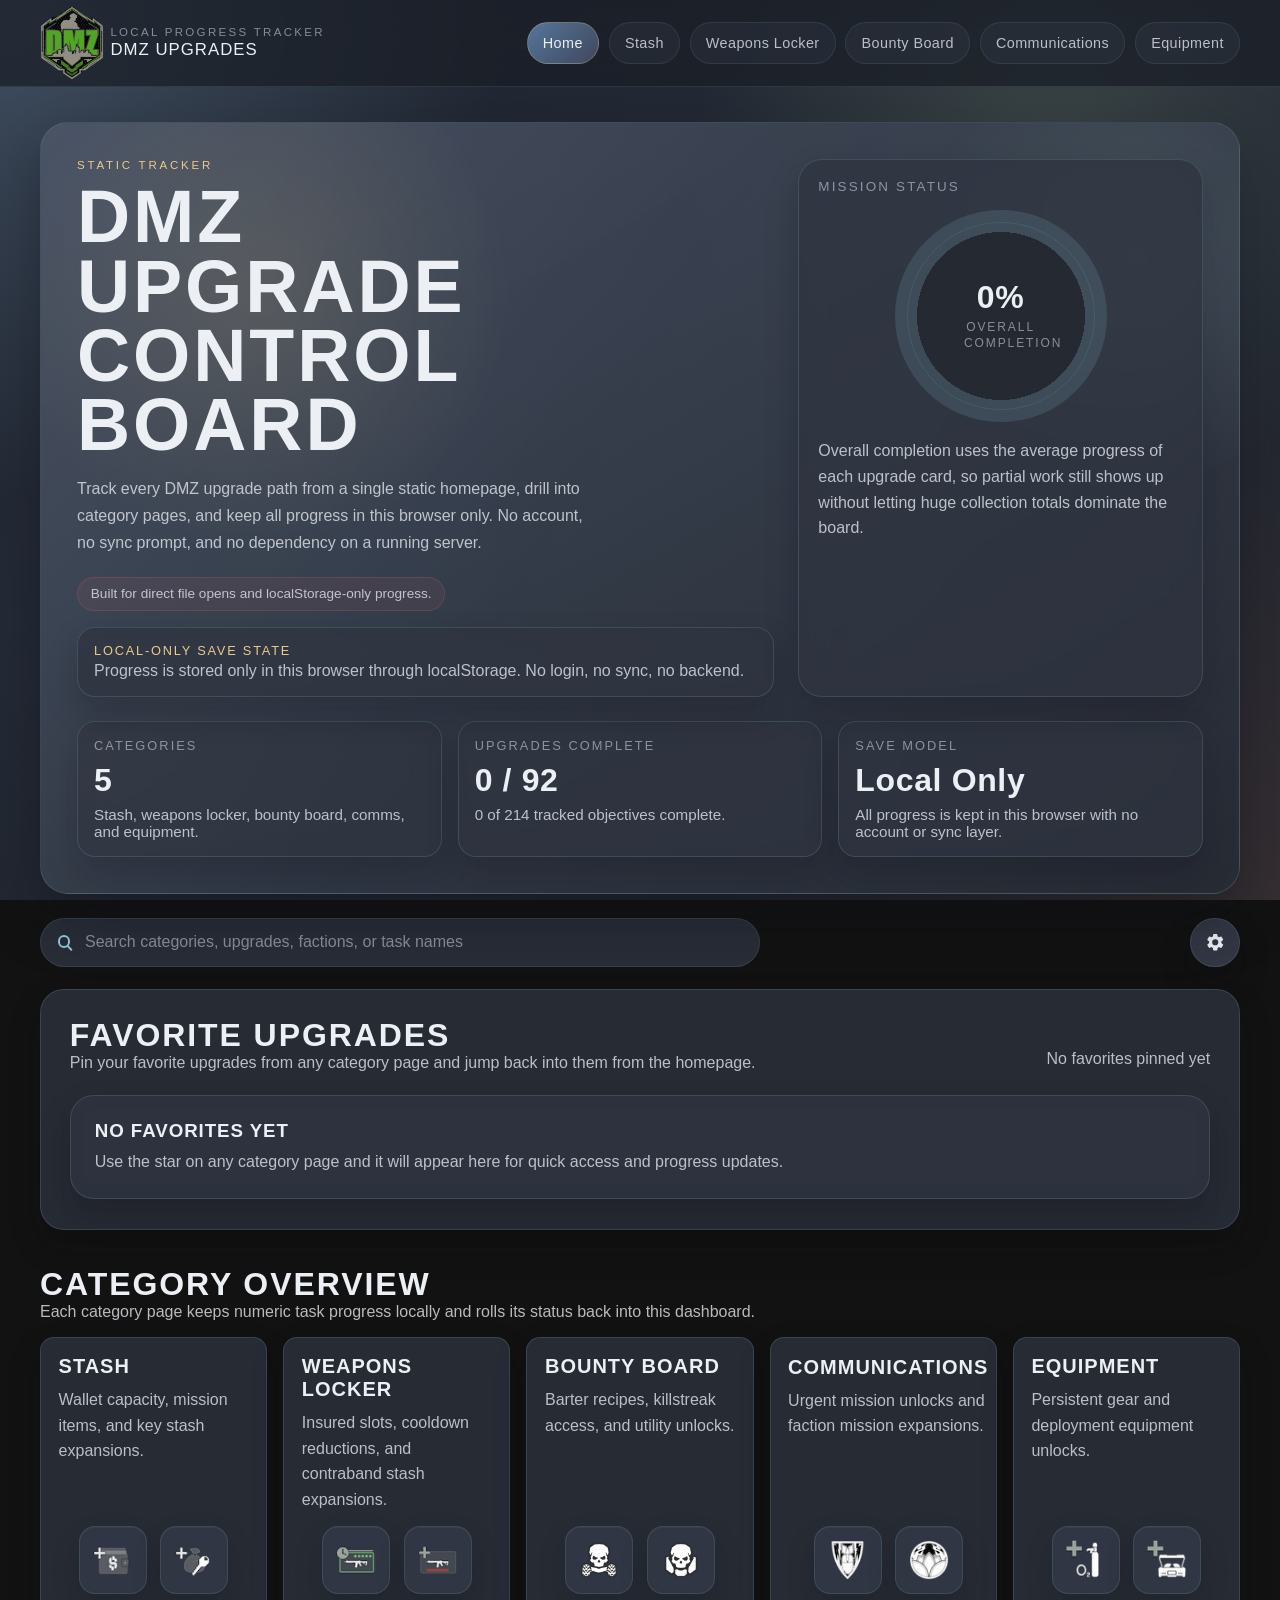
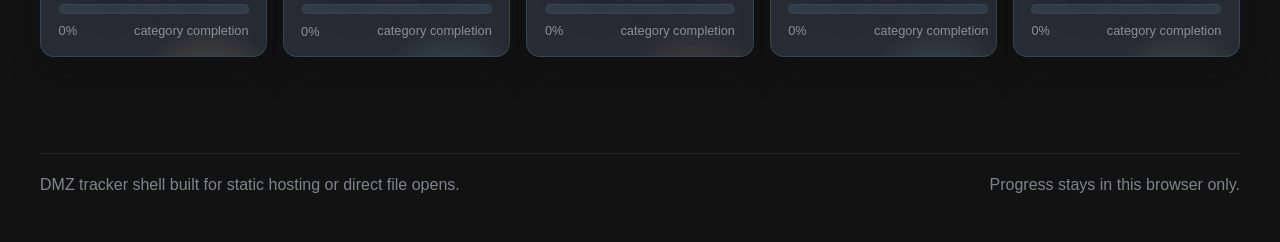
==== commit 260b642a: "Add favicon link to multiple HTML pages for improved branding" ====
--- a/index.html
+++ b/index.html
@@ -5,6 +5,7 @@
     <meta name="viewport" content="width=device-width, initial-scale=1">
     <title>DMZ Upgrades Tracker</title>
     <meta name="description" content="Static DMZ upgrades tracker with local-only progress saved in localStorage.">
+    <link rel="icon" type="image/png" href="./assets/images/dmz-logo-cropped.png">
     <link rel="stylesheet" href="./assets/styles.css">
     <script src="./assets/data/dmz-upgrades.js" defer></script>
     <script src="./assets/js/storage.js" defer></script>
--- a/assets/styles.css
+++ b/assets/styles.css
@@ -181,6 +181,57 @@
   border-color: rgba(235, 203, 139, 0.26);
 }
 
+.nav-toggle {
+  display: none;
+  width: 3rem;
+  height: 3rem;
+  padding: 0;
+  border: 1px solid rgba(136, 192, 208, 0.16);
+  border-radius: 16px;
+  align-items: center;
+  justify-content: center;
+  color: var(--text-main);
+  background: rgba(59, 66, 82, 0.82);
+  box-shadow: var(--shadow-md);
+  transition: transform 0.18s ease, border-color 0.18s ease, background 0.18s ease, box-shadow 0.18s ease;
+}
+
+.nav-toggle:hover,
+.nav-toggle:focus-visible {
+  transform: translateY(-1px);
+  border-color: rgba(143, 188, 187, 0.42);
+  background: rgba(67, 76, 94, 0.94);
+  box-shadow: 0 18px 32px rgba(11, 14, 21, 0.28);
+  outline: none;
+}
+
+.nav-toggle__bars {
+  width: 1.15rem;
+  display: grid;
+  gap: 0.26rem;
+}
+
+.nav-toggle__bars span {
+  display: block;
+  width: 100%;
+  height: 2px;
+  border-radius: 999px;
+  background: currentColor;
+  transition: transform 0.18s ease, opacity 0.18s ease;
+}
+
+.site-header.is-nav-open .nav-toggle__bars span:nth-child(1) {
+  transform: translateY(0.39rem) rotate(45deg);
+}
+
+.site-header.is-nav-open .nav-toggle__bars span:nth-child(2) {
+  opacity: 0;
+}
+
+.site-header.is-nav-open .nav-toggle__bars span:nth-child(3) {
+  transform: translateY(-0.39rem) rotate(-45deg);
+}
+
 .page {
   padding: 2.2rem 0 4rem;
 }
@@ -417,7 +468,7 @@
 body[data-page="home"] .toolbar__group:first-child,
 body[data-page="category"] .toolbar__group:first-child {
   flex: 1 1 auto;
-  min-width: 420px;
+  min-width: min(420px, 100%);
 }
 
 body[data-page="home"] .search-field,
@@ -563,7 +614,7 @@
 }
 
 .settings-dialog {
-  width: min(580px, calc(100vw - 1.5rem));
+  width: min(540px, calc(100vw - 1.5rem));
   padding: 0;
   border: 0;
   color: var(--text-main);
@@ -576,8 +627,8 @@
 }
 
 .settings-dialog__panel {
-  padding: 1.3rem;
-  border-radius: 22px;
+  padding: 1.1rem;
+  border-radius: 20px;
   border: 1px solid rgba(136, 192, 208, 0.18);
   background:
     radial-gradient(circle at top right, rgba(129, 161, 193, 0.18), transparent 34%),
@@ -590,7 +641,7 @@
   display: flex;
   align-items: flex-start;
   justify-content: space-between;
-  gap: 1rem;
+  gap: 0.8rem;
 }
 
 .settings-dialog__eyebrow {
@@ -603,14 +654,14 @@
 
 .settings-dialog__title {
   margin: 0.2rem 0 0;
-  font-size: 1.1rem;
+  font-size: 1rem;
   letter-spacing: 0.06em;
   text-transform: uppercase;
 }
 
 .settings-dialog__close {
-  width: 2.75rem;
-  height: 2.75rem;
+  width: 2.35rem;
+  height: 2.35rem;
   padding: 0;
   border: 1px solid rgba(136, 192, 208, 0.14);
   border-radius: 999px;
@@ -619,7 +670,7 @@
   justify-content: center;
   color: var(--text-main);
   background: rgba(67, 76, 94, 0.72);
-  font-size: 1.6rem;
+  font-size: 1.35rem;
   line-height: 1;
   transition: transform 0.18s ease, border-color 0.18s ease, background 0.18s ease;
 }
@@ -633,14 +684,34 @@
 }
 
 .settings-dialog__copy {
-  margin: 0.8rem 0 0;
+  margin: 0.7rem 0 0;
   color: var(--text-soft);
-  line-height: 1.6;
+  line-height: 1.55;
+}
+
+.settings-dialog__summary {
+  display: flex;
+  flex-wrap: wrap;
+  gap: 0.55rem;
+  margin-top: 0.8rem;
+}
+
+.settings-dialog__stat {
+  display: inline-flex;
+  align-items: center;
+  padding: 0.38rem 0.62rem;
+  border-radius: 999px;
+  border: 1px solid rgba(136, 192, 208, 0.1);
+  background: rgba(46, 52, 64, 0.72);
+  color: var(--text-muted);
+  font-size: 0.72rem;
+  letter-spacing: 0.12em;
+  text-transform: uppercase;
 }
 
 .settings-dialog__feedback {
-  margin: 1rem 0 0;
-  padding: 0.9rem 1rem;
+  margin: 0.85rem 0 0;
+  padding: 0.8rem 0.9rem;
   border-radius: var(--radius-sm);
   border: 1px solid rgba(136, 192, 208, 0.16);
   background: rgba(59, 66, 82, 0.64);
@@ -664,42 +735,42 @@
 
 .settings-dialog__grid {
   display: grid;
-  gap: 0.95rem;
-  margin-top: 1rem;
+  gap: 0.75rem;
+  margin-top: 0.85rem;
 }
 
 .settings-dialog__card {
-  padding: 1rem;
-  border-radius: 18px;
-  border: 1px solid rgba(136, 192, 208, 0.14);
-  background: rgba(59, 66, 82, 0.42);
+  padding: 0.9rem;
+  border-radius: 16px;
+  border: 1px solid rgba(136, 192, 208, 0.1);
+  background: rgba(59, 66, 82, 0.28);
 }
 
 .settings-dialog__card--danger {
-  border-color: rgba(191, 97, 106, 0.2);
-  background: linear-gradient(180deg, rgba(76, 53, 60, 0.34), rgba(59, 66, 82, 0.42));
+  border-color: rgba(191, 97, 106, 0.16);
+  background: linear-gradient(180deg, rgba(76, 53, 60, 0.22), rgba(59, 66, 82, 0.28));
 }
 
 .settings-dialog__card-title {
   margin: 0;
-  font-size: 0.86rem;
+  font-size: 0.8rem;
   letter-spacing: 0.12em;
   text-transform: uppercase;
 }
 
 .settings-dialog__card-copy,
 .settings-dialog__confirm-copy {
-  margin: 0.6rem 0 0;
+  margin: 0.5rem 0 0;
   color: var(--text-soft);
-  line-height: 1.6;
+  line-height: 1.5;
 }
 
 .settings-dialog__action-row {
   display: flex;
   flex-wrap: wrap;
   align-items: center;
-  gap: 0.75rem;
-  margin-top: 0.9rem;
+  gap: 0.65rem;
+  margin-top: 0.75rem;
 }
 
 .settings-dialog__action-row--stack {
@@ -707,13 +778,15 @@
 }
 
 .settings-dialog__meta {
+  flex: 1 1 180px;
   color: var(--text-muted);
-  font-size: 0.92rem;
+  font-size: 0.88rem;
+  line-height: 1.45;
 }
 
 .settings-dialog__confirm {
-  margin-top: 0.95rem;
-  padding-top: 0.95rem;
+  margin-top: 0.8rem;
+  padding-top: 0.8rem;
   border-top: 1px solid rgba(136, 192, 208, 0.14);
 }
 
@@ -725,6 +798,27 @@
   display: inline-flex;
   align-items: center;
   justify-content: center;
+  padding: 0.78rem 1rem;
+  font-size: 0.82rem;
+  letter-spacing: 0.05em;
+}
+
+.settings-dialog .button--small {
+  padding: 0.52rem 0.8rem;
+  font-size: 0.74rem;
+}
+
+.settings-dialog__button--danger {
+  color: rgba(236, 239, 244, 0.9);
+  background: rgba(95, 52, 58, 0.38);
+  border: 1px solid rgba(191, 97, 106, 0.24);
+  box-shadow: none;
+}
+
+.settings-dialog__button--danger:hover,
+.settings-dialog__button--danger:focus-visible {
+  background: rgba(115, 60, 69, 0.56);
+  border-color: rgba(191, 97, 106, 0.38);
 }
 
 .storage-banner {
@@ -1526,6 +1620,10 @@
     position: static;
   }
 
+  .hero__grid {
+    grid-template-columns: minmax(0, 1fr);
+  }
+
   .site-header__bar,
   .site-nav,
   .hero__grid,
@@ -1551,6 +1649,11 @@
     justify-content: flex-start;
   }
 
+  body[data-page="home"] .toolbar__group:first-child,
+  body[data-page="category"] .toolbar__group:first-child {
+    min-width: 0;
+  }
+
   .search-field {
     min-width: 100%;
   }
@@ -1570,6 +1673,48 @@
     width: min(100vw - 1rem, 1200px);
   }
 
+  .site-header__bar {
+    grid-template-columns: minmax(0, 1fr) auto;
+    align-items: center;
+    gap: 0.9rem;
+    padding-block: 0.7rem;
+  }
+
+  .brand {
+    min-width: 0;
+  }
+
+  .nav-toggle {
+    display: inline-flex;
+    justify-self: end;
+  }
+
+  .site-header.is-nav-enhanced .site-nav {
+    grid-column: 1 / -1;
+    margin-top: 0.25rem;
+    padding-top: 0.85rem;
+    border-top: 1px solid rgba(136, 192, 208, 0.12);
+    gap: 0.65rem;
+  }
+
+  .site-header.is-nav-enhanced:not(.is-nav-open) .site-nav {
+    display: none;
+  }
+
+  .site-header.is-nav-enhanced.is-nav-open .site-nav {
+    display: grid;
+  }
+
+  .site-header.is-nav-enhanced .site-nav__link {
+    width: 100%;
+    text-align: left;
+    padding: 0.9rem 1rem;
+  }
+
+  .hero__grid {
+    gap: 1rem;
+  }
+
   .settings-trigger {
     width: 3rem;
     height: 3rem;
@@ -1582,6 +1727,10 @@
   .settings-dialog__panel {
     padding: 1rem;
     border-radius: 20px;
+  }
+
+  .settings-dialog__summary {
+    gap: 0.45rem;
   }
 
   .settings-dialog__action-row {
@@ -1622,6 +1771,11 @@
 
   .hero__title {
     max-width: none;
+    font-size: clamp(2rem, 9vw, 3rem);
+  }
+
+  .hero__copy {
+    font-size: 0.95rem;
   }
 
   .site-nav {
